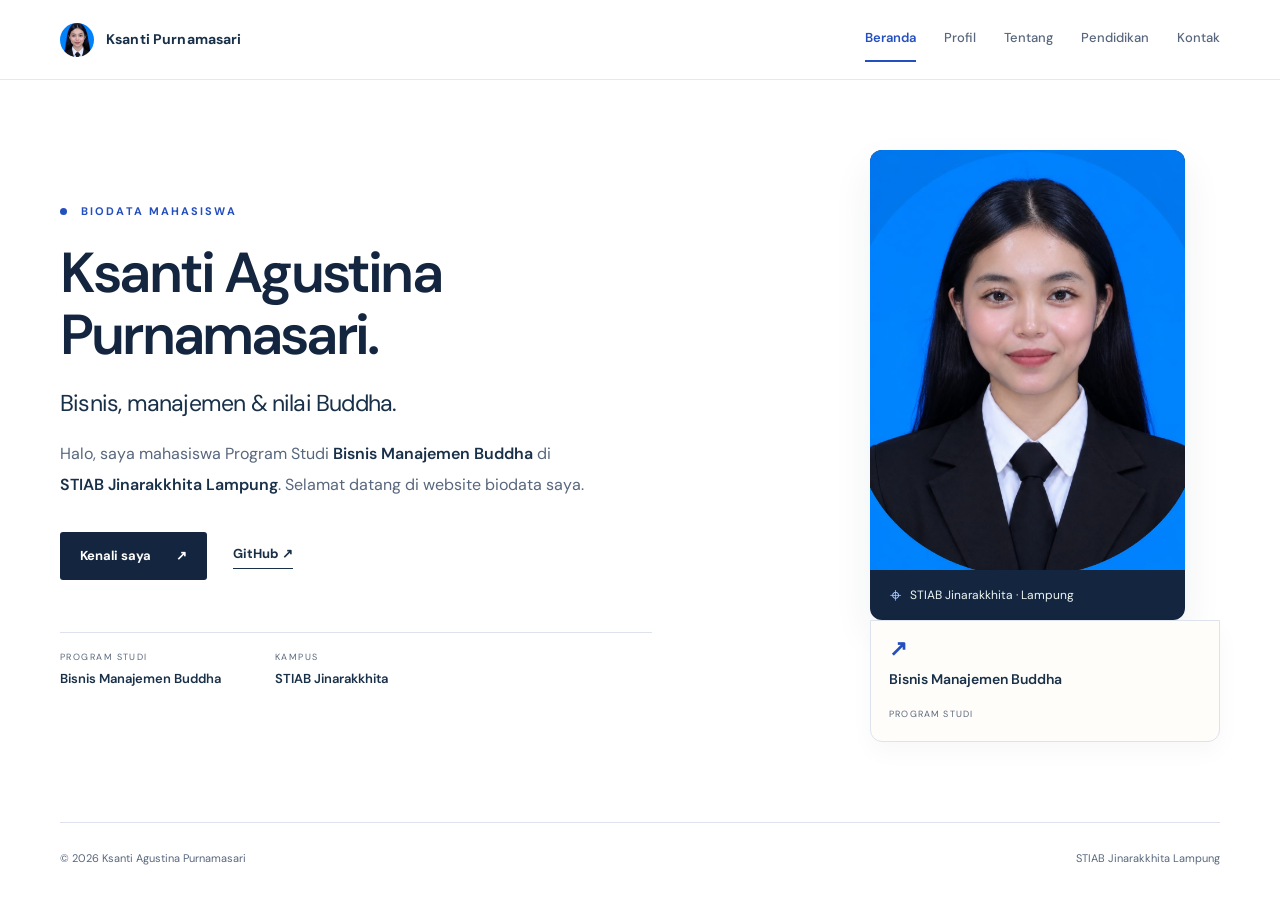
==== index.html @ 9f20e3ce "Use profile photo beside name in header" ====
<!doctype html>
<html lang="id">
<head>
  <meta charset="UTF-8" />
  <meta name="viewport" content="width=device-width, initial-scale=1.0" />
  <meta name="theme-color" content="#244fbe" />
  <meta name="description" content="Biodata Ksanti Agustina Purnamasari, mahasiswa Program Studi Bisnis Manajemen Buddha di STIAB Jinarakkhita Lampung." />
  <meta property="og:title" content="Ksanti Agustina Purnamasari | STIAB Jinarakkhita" />
  <meta property="og:description" content="Biodata Ksanti Agustina Purnamasari, mahasiswa Program Studi Bisnis Manajemen Buddha di STIAB Jinarakkhita Lampung." />
  <meta property="og:type" content="profile" />
  <title>Ksanti Agustina Purnamasari | STIAB Jinarakkhita</title>
  <link rel="icon" href="assets/favicon.svg" type="image/svg+xml" />
  <link rel="stylesheet" href="styles.css" />
  <link rel="stylesheet" href="theme.css" />
</head>
<body>
  <a class="skip-link" href="#konten">Langsung ke konten</a>
  <div class="grain" aria-hidden="true"></div>
  <header class="site-header">
    <a class="brand" href="index.html" aria-label="Kembali ke beranda"><img class="brand-photo" src="assets/foto-profil.jpeg" alt="" width="1086" height="1448" /><strong>Ksanti Purnamasari</strong></a>
    <nav class="nav" id="nav" aria-label="Navigasi utama">
      <a href="index.html" aria-current="page">Beranda</a><a href="profil.html">Profil</a><a href="tentang.html">Tentang</a><a href="pendidikan.html">Pendidikan</a><a href="kontak.html">Kontak</a>
    </nav>
    <button class="menu-btn" id="menuBtn" aria-controls="nav" aria-expanded="false" aria-label="Buka menu"><span></span><span></span></button>
  </header>

  <main id="konten" tabindex="-1">
    <section class="hero" id="beranda">
      <div class="hero-copy reveal">
        <p class="eyebrow"><span class="dot"></span> BIODATA MAHASISWA</p>
        <h1>Ksanti Agustina<br />Purnamasari.</h1>
        <p class="hero-lead">Bisnis, manajemen &amp; nilai Buddha.</p>
        <p class="hero-text">Halo, saya mahasiswa Program Studi <strong>Bisnis Manajemen Buddha</strong> di <strong>STIAB Jinarakkhita Lampung</strong>. Selamat datang di website biodata saya.</p>
        <div class="hero-actions"><a class="btn btn-primary" href="profil.html">Kenali saya <span>↗</span></a><a class="text-link" href="https://github.com/ksantiagustinapurnamasari" target="_blank" rel="noopener">GitHub <span>↗</span></a></div>
        <div class="quick-facts"><div><span class="fact-label">PROGRAM STUDI</span><strong>Bisnis Manajemen Buddha</strong></div><div><span class="fact-label">KAMPUS</span><strong>STIAB Jinarakkhita</strong></div></div>
      </div>
      <div class="hero-visual reveal reveal-delay">
        <div class="orb orb-one"></div><div class="orb orb-two"></div>
        <div class="portrait-card"><div class="portrait-wrap"><img class="portrait-photo" src="assets/foto-profil.jpeg" alt="Foto profil Ksanti Agustina Purnamasari" width="1086" height="1448" fetchpriority="high" /></div><div class="portrait-caption"><span class="pin" aria-hidden="true">⌖</span><span>STIAB Jinarakkhita · Lampung</span></div></div>
        <div class="quote-card"><span class="quote-mark" aria-hidden="true">↗</span><p>Bisnis Manajemen Buddha</p><span class="card-note">PROGRAM STUDI</span></div>
      </div>
    </section>
  </main>
  <footer><span>© <span id="year">2026</span> Ksanti Agustina Purnamasari</span><span>STIAB Jinarakkhita Lampung</span></footer>
  <script src="script.js"></script>
</body>
</html>
---- styles.css ----
:root{--navy:#0f2742;--navy2:#163a5b;--ink:#193049;--muted:#66768a;--cream:#f7f5ef;--paper:#fffdf9;--line:#d9e0e3;--gold:#d19a4b;--teal:#6aa4a0;--serif:'Playfair Display',Georgia,serif;--sans:'DM Sans',Arial,sans-serif}*{box-sizing:border-box}html{scroll-behavior:smooth}body{margin:0;color:var(--ink);background:var(--paper);font-family:var(--sans);line-height:1.7}body:before{content:'';position:fixed;inset:0;background:linear-gradient(125deg,#fffdf9 0%,#f6f3eb 52%,#eef4f1 100%);z-index:-2}.grain{display:none}a{color:inherit;text-decoration:none}.site-header{height:80px;padding:0 max(28px,calc((100% - 1160px)/2));display:flex;align-items:center;justify-content:space-between;position:sticky;top:0;z-index:10;background:rgba(255,253,249,.9);backdrop-filter:blur(14px);border-bottom:1px solid rgba(217,224,227,.7)}.brand{display:flex;align-items:center;gap:12px;font-size:14px;letter-spacing:.01em}.brand span{width:34px;height:34px;display:grid;place-items:center;background:var(--navy);color:#f7d49f;border-radius:50%;font-size:11px;font-weight:700}.brand strong{font-weight:700}.nav{display:flex;gap:32px;font-size:13px;color:var(--muted)}.nav a{transition:color .2s}.nav a:hover{color:var(--navy)}.menu-btn{display:none;border:0;background:none;padding:10px}.hero{width:min(1160px,calc(100% - 56px));margin:auto;min-height:calc(100vh - 80px);display:grid;grid-template-columns:1.08fr .92fr;align-items:center;gap:64px;padding:72px 0 100px}.eyebrow,.section-kicker{font-size:11px;letter-spacing:.19em;font-weight:700;color:var(--teal);margin:0 0 22px}.dot{display:inline-block;width:7px;height:7px;background:var(--gold);border-radius:50%;margin-right:9px}h1,h2,h3,p{margin-top:0}h1{font:600 clamp(42px,5.2vw,71px)/1.1 var(--serif);letter-spacing:-.045em;color:var(--navy);margin-bottom:28px}em{font-style:normal;color:var(--teal)}.hero-text{max-width:530px;color:var(--muted);font-size:16px;line-height:1.9}.hero-text strong{color:var(--ink);font-weight:600}.hero-actions{display:flex;align-items:center;gap:26px;margin:32px 0 52px}.btn{display:inline-flex;align-items:center;gap:25px;padding:13px 20px;border-radius:3px;font-weight:700;font-size:13px;transition:transform .2s,background .2s}.btn:hover{transform:translateY(-2px)}.btn-primary{background:var(--navy);color:white}.btn-primary:hover{background:var(--navy2)}.btn-light{background:#f7d49f;color:var(--navy)}.text-link{font-weight:700;font-size:13px;border-bottom:1px solid var(--ink);padding-bottom:3px}.quick-facts{border-top:1px solid var(--line);display:flex;gap:54px;padding-top:17px}.quick-facts>div{display:flex;flex-direction:column;gap:3px}.fact-label{font-size:9px;letter-spacing:.16em;color:var(--muted)}.quick-facts strong{font-size:13px;font-weight:600}.hero-visual{position:relative;min-height:500px;display:flex;align-items:center;justify-content:center}.portrait-card{position:relative;z-index:2;width:min(340px,76%);background:var(--navy);padding:14px 14px 0;box-shadow:18px 23px 0 #dce7e2}.portrait-wrap{aspect-ratio:4/5;overflow:hidden;background:linear-gradient(145deg,#bdd1ca,#5d887f)}.portrait-wrap img{width:100%;height:100%;object-fit:cover;filter:saturate(.8)}.portrait-caption{height:50px;display:flex;align-items:center;gap:9px;color:#edf6f2;font-size:11px}.pin{color:#f3cc8c;font-size:20px}.quote-card{position:absolute;z-index:3;right:0;bottom:28px;width:190px;padding:20px 18px;background:#fffdf9;box-shadow:0 9px 30px rgba(15,39,66,.12);border:1px solid var(--line)}.quote-mark{font:700 30px/1 var(--serif);color:var(--gold)}.quote-card p{font:500 13px/1.55 var(--serif);margin:8px 0 0}.orb{position:absolute;border-radius:50%;filter:blur(.2px)}.orb-one{width:330px;height:330px;background:#dae9e2;top:25px;right:13%;opacity:.75}.orb-two{width:115px;height:115px;border:1px solid #c1d2cd;bottom:36px;left:4%}.section{width:min(1160px,calc(100% - 56px));margin:auto;padding:120px 0}.section-kicker{color:var(--gold);margin-bottom:26px}.about{border-top:1px solid var(--line)}.about-grid{display:grid;grid-template-columns:1fr 1fr;gap:100px}.about h2,.education h2{font:600 clamp(36px,4.2vw,57px)/1.12 var(--serif);letter-spacing:-.04em;color:var(--navy);margin:0}.about-copy{max-width:470px;color:var(--muted);font-size:15px}.about-copy p+p{margin-top:18px}.values{display:grid;grid-template-columns:repeat(3,1fr);gap:28px;margin-top:88px}.values article{border-top:2px solid var(--navy);padding-top:15px}.values span{font-size:11px;color:var(--gold);letter-spacing:.12em}.values h3{font:600 21px var(--serif);margin:16px 0 5px;color:var(--navy)}.values p{font-size:13px;color:var(--muted);margin:0;max-width:250px}.education{background:#eef4f1;width:100%;padding-inline:max(28px,calc((100% - 1160px)/2))}.education-head{display:flex;justify-content:space-between;align-items:flex-end;margin-bottom:50px}.education-head p{color:var(--muted);font-size:15px;margin:20px 0 0}.campus-stamp{font-size:18px;text-align:center;color:var(--navy);border:1px solid #adc8c2;border-radius:50%;width:112px;height:112px;display:grid;place-content:center;line-height:1.05;transform:rotate(8deg)}.campus-stamp b{font-size:10px;letter-spacing:.08em}.campus-stamp small{font-size:8px;letter-spacing:.24em;margin-top:4px}.education-card{display:flex;gap:30px;background:var(--paper);border:1px solid #dbe5e1;padding:34px 40px;max-width:850px;box-shadow:12px 12px 0 #d6e6e0}.edu-icon{color:var(--gold);font-size:38px;padding-top:6px}.edu-main{flex:1}.edu-meta{display:flex;justify-content:space-between;font-size:10px;letter-spacing:.14em;color:var(--teal);font-weight:700}.edu-main h3{font:600 clamp(26px,3.2vw,40px) var(--serif);color:var(--navy);margin:18px 0 4px}.edu-main>p{color:var(--muted);font-size:15px}.edu-line{height:1px;background:var(--line);margin:26px 0 15px}.edu-bottom{display:flex;justify-content:space-between;gap:12px;color:var(--muted);font-size:12px}.status{color:var(--navy);font-weight:600}.status i{display:inline-block;width:7px;height:7px;background:#70b28d;border-radius:50%;margin-right:5px}.contact{padding-block:88px}.contact-card{background:var(--navy);color:white;padding:68px 72px;display:flex;align-items:flex-end;justify-content:space-between;gap:44px;position:relative;overflow:hidden}.contact-card:after{content:'';position:absolute;width:320px;height:320px;border:1px solid rgba(255,255,255,.13);border-radius:50%;right:-80px;top:-150px}.section-kicker.light{color:#f7d49f;margin-bottom:20px}.contact h2{font:600 clamp(35px,4.3vw,58px)/1.1 var(--serif);letter-spacing:-.04em;margin:0 0 20px;position:relative;z-index:1}.contact p{max-width:470px;color:#b6c4d0;font-size:14px;margin:0;position:relative;z-index:1}.contact .btn{position:relative;z-index:1;white-space:nowrap}footer{width:min(1160px,calc(100% - 56px));margin:auto;display:flex;justify-content:space-between;padding:26px 0 38px;font-size:11px;color:var(--muted);border-top:1px solid var(--line)}.reveal{animation:rise .8s ease both}.reveal-delay{animation:rise .8s .12s ease both}@keyframes rise{from{opacity:0;transform:translateY(17px)}to{opacity:1;transform:none}}@media (max-width:760px){.site-header{height:68px;padding-inline:18px}.brand strong{font-size:12px}.nav{position:absolute;top:68px;left:0;right:0;padding:10px 20px 18px;display:none;flex-direction:column;gap:0;background:rgba(255,253,249,.97);border-bottom:1px solid var(--line)}.nav.open{display:flex}.nav a{padding:11px 4px}.menu-btn{display:grid;gap:5px}.menu-btn span{width:22px;height:1.5px;background:var(--navy)}.hero{width:min(100% - 36px,560px);display:block;padding:66px 0 72px;min-height:auto}.hero h1{font-size:clamp(40px,11vw,59px)}.hero-visual{min-height:430px;margin-top:50px}.portrait-card{width:65%;margin-right:15%}.quote-card{right:-2px;bottom:12px}.quick-facts{gap:22px;flex-wrap:wrap}.section{width:min(100% - 36px,560px);padding:76px 0}.about-grid{grid-template-columns:1fr;gap:28px}.values{grid-template-columns:1fr;gap:28px;margin-top:58px}.values article{display:grid;grid-template-columns:40px 1fr;column-gap:8px}.values span{grid-row:span 2}.values h3{margin:0}.values p{grid-column:2}.education{padding-inline:18px}.education-head{align-items:flex-start;gap:25px}.campus-stamp{flex:none;width:84px;height:84px;font-size:14px}.education-card{padding:24px 20px;gap:15px;box-shadow:7px 7px 0 #d6e6e0}.edu-meta{display:block}.edu-meta span{display:block;margin-bottom:5px}.edu-bottom{display:block}.edu-bottom span{display:block;margin-top:8px}.contact{padding-block:58px}.contact-card{padding:42px 25px;display:block}.contact .btn{margin-top:34px}.contact-card:after{right:-160px}footer{width:min(100% - 36px,560px);display:block}footer span{display:block;margin-top:8px}}
---- theme.css ----
:root { --navy:#142540; --navy2:#244fbe; --muted:#58677d; --paper:#fff; --line:#dce3ec; --gold:#244fbe; --teal:#244fbe; --serif:'DM Sans','Segoe UI',Arial,sans-serif; }
body { min-height:100vh; min-height:100svh; display:flex; flex-direction:column; }
body:before { background:#fff; }
main { flex:1; }
.grain,.orb { display:none; }
html { scroll-padding-top:100px; }
a:focus-visible,button:focus-visible { outline:3px solid #244fbe; outline-offset:5px; }
.skip-link { position:fixed; top:-100px; left:16px; background:#142540; color:white; padding:10px 18px; z-index:30; }
.skip-link:focus { top:10px; }
.hero { min-height:auto; padding:70px 0 80px; gap:64px; }
h1 { font-weight:600; font-size:clamp(40px,4.4vw,63px); letter-spacing:-.05em; margin-bottom:18px; }
.hero-lead { font-size:23px; letter-spacing:-.035em; margin-bottom:16px; }
.hero-visual { min-height:auto; display:block; max-width:350px; width:100%; justify-self:end; }
.portrait-card { width:min(350px,90%); border-radius:12px; background:#142540; box-shadow:0 18px 40px #14254012; overflow:hidden; padding:0; }
.portrait-wrap { background:#edf2fb; aspect-ratio:3/4; overflow:hidden; }
.portrait-wrap .portrait-photo { width:100%; height:100%; display:block; object-fit:cover; filter:none; }
.monogram { height:100%; padding:30px; display:flex; flex-direction:column; justify-content:space-between; background:radial-gradient(circle at 100% 0,#d7e5ff,transparent 65%),#edf2fb; }
.portrait-label { font-size:10px; letter-spacing:.15em; color:#58677d; }
.monogram strong { font-size:100px; letter-spacing:-.08em; line-height:1.15; font-weight:600; color:#142540; }
.monogram strong span { color:#244fbe; }
.portrait-name { font-size:13px; color:#58677d; }
.portrait-caption { padding:0 20px; font-size:12px; }
.pin { color:#a8c7ff; }
.quote-card { position:relative; bottom:auto; right:auto; width:100%; border-radius:0 0 12px 12px; padding:16px 18px; box-shadow:0 10px 25px #14254008; }
.quote-card p { font-family:var(--sans); font-weight:600; font-size:14px; margin:5px 0 7px; }
.card-note { font-size:9px; letter-spacing:.13em; color:var(--muted); }
.quote-mark { font-family:var(--sans); font-size:22px; }
.section { padding-block:80px; }
.profile { border-top:1px solid var(--line); }
.profile-grid { display:grid; grid-template-columns:.85fr 1.15fr; align-items:start; gap:65px; }
.profile h1 { font-weight:600; font-size:clamp(32px,3.3vw,44px); line-height:1.12; letter-spacing:-.04em; color:var(--navy); margin:0; }
.profile-intro p { max-width:310px; color:var(--muted); font-size:15px; margin:18px 0 0; }
.profile-card { min-width:0; border:1px solid var(--line); border-radius:12px; background:#fff; padding:28px; }
.profile-photo { display:block; width:min(100%,240px); height:auto; aspect-ratio:3/4; border-radius:12px; margin-top:24px; }
.profile-card-head { display:flex; align-items:center; justify-content:space-between; gap:16px; padding-bottom:22px; border-bottom:1px solid var(--line); }
.profile-card-label { display:block; color:var(--muted); font-size:9px; letter-spacing:.13em; }
.profile-card-head strong { display:block; font-size:22px; font-weight:600; color:var(--navy); margin-top:3px; }
.profile-badge { display:inline-flex; align-items:center; gap:7px; padding:5px 11px; border-radius:20px; background:#edf2fb; color:var(--navy2); font-size:11px; font-weight:600; }
.profile-badge i { width:6px; height:6px; border-radius:50%; background:currentColor; }
.profile-details { margin:0; }
.profile-details>div { padding:16px 0; border-bottom:1px solid var(--line); }
.profile-details>div:last-child { padding-bottom:0; border-bottom:0; }
.profile-details dt { font-size:12px; color:var(--muted); }
.profile-details dd { margin:4px 0 0; font-size:15px; font-weight:500; color:var(--navy); overflow-wrap:anywhere; }
.about-grid { grid-template-columns:.85fr 1.15fr; gap:65px; }
.about h1,.education h1 { font-weight:600; font-size:clamp(32px,3.3vw,44px); line-height:1.12; margin:0; }
.page-content>.section { border-top:0; }
.page-links { width:min(1160px,calc(100% - 56px)); margin:0 auto 40px; padding-top:20px; border-top:1px solid var(--line); display:flex; justify-content:space-between; gap:20px; }
.page-links a { display:inline-flex; align-items:center; gap:10px; min-height:44px; font-size:13px; font-weight:600; color:var(--navy2); }
.page-links a:hover { text-decoration:underline; text-underline-offset:4px; }
.section-intro { color:var(--muted); font-size:15px; margin-top:18px; max-width:310px; }
.about-copy { max-width:none; }
.education { background:#f4f7fb; }
.education-card { border-color:var(--line); border-radius:10px; box-shadow:none; max-width:none; }
.edu-main h2 { font-family:var(--sans); font-weight:600; font-size:clamp(24px,3vw,34px); color:var(--navy); line-height:1.3; margin:18px 0 4px; }
.edu-meta { color:var(--muted); }
.edu-icon { background:#edf2fb; border-radius:8px; width:48px; height:48px; display:grid; place-items:center; font-size:25px; flex:none; padding:0; }
.status i { background:#244fbe; }
.contact { padding-block:70px; }
.contact-card { border-radius:12px; padding:52px; }
.contact h1 { font-weight:500; font-size:clamp(32px,3.6vw,47px); color:#fff; line-height:1.1; margin:0 0 20px; position:relative; z-index:1; }
.contact h1 em { color:#a8c7ff; }
.btn-light { background:#fff; }
.section-kicker.light { color:#a8c7ff; }
.site-header { gap:20px; background:rgba(255,255,255,.95); box-shadow:none; }
.brand-photo { width:34px; height:34px; flex:none; display:block; border-radius:50%; object-fit:cover; object-position:center 20%; }
.nav { align-items:center; gap:28px; padding:0; background:transparent; border:0; border-radius:0; }
.nav a { display:flex; align-items:center; min-height:44px; padding:10px 0; border-bottom:2px solid transparent; border-radius:0; font-weight:500; transition:color .2s,border-color .2s; }
.nav a:hover { color:var(--navy2); border-bottom-color:var(--navy2); }
.nav a[aria-current="page"] { color:var(--navy2); border-bottom-color:var(--navy2); font-weight:600; }
.nav a:focus-visible { outline-offset:2px; }
@media(max-width:900px) {
  .site-header { height:76px; padding-inline:18px; }
  .brand strong { font-size:12px; }
  .nav { position:absolute; top:100%; left:0; right:0; padding:8px 18px 16px; display:none; flex-direction:column; align-items:stretch; gap:0; background:#fff; border-bottom:1px solid var(--line); box-shadow:0 8px 16px #1425400a; max-height:calc(100dvh - 76px); overflow-y:auto; }
  .nav.open { display:flex; }
  .nav a { width:100%; min-height:48px; padding:12px 0; border-bottom:1px solid var(--line); font-size:14px; }
  .nav a:hover,.nav a[aria-current="page"] { border-bottom-color:var(--navy2); }
  .menu-btn { display:grid; width:44px; height:44px; flex:none; align-content:center; justify-content:center; gap:5px; padding:10px; border:0; border-radius:4px; background:transparent; color:var(--navy); cursor:pointer; transition:color .2s; }
  .menu-btn:hover { color:var(--navy2); }
  .menu-btn span { width:22px; height:2px; background:currentColor; border-radius:2px; transition:transform .2s; }
  .menu-btn[aria-expanded="true"] { color:var(--navy2); }
  .menu-btn[aria-expanded="true"] span:first-child { transform:translateY(3.5px) rotate(45deg); }
  .menu-btn[aria-expanded="true"] span:last-child { transform:translateY(-3.5px) rotate(-45deg); }
}
@media(max-width:760px) {
  .menu-btn { min-width:44px; min-height:44px; align-content:center; justify-content:center; }
  .hero { padding:38px 0 50px; }
  .hero h1 { font-size:clamp(36px,9vw,51px); }
  .hero-lead { font-size:20px; }
  .hero-visual { min-height:auto; margin:30px auto 0; }
  .portrait-card { width:100%; margin-right:0; }
  .monogram strong { font-size:90px; }
  .hero-actions { margin:22px 0 30px; }
  .section { padding-block:50px; }
  .about-grid { grid-template-columns:1fr; gap:24px; }
  .profile-grid { grid-template-columns:1fr; gap:24px; }
  .profile-card { padding:22px; }
  .profile-details dd { font-size:14px; }
  .page-links { width:min(100% - 36px,560px); margin-bottom:24px; }
  .page-content>.education { width:100%; }
  .contact-card { padding:30px 22px; }
  .contact .btn { margin-top:24px; }
  .btn,.text-link { min-height:44px; }
  .section-kicker { margin-bottom:18px; }
  .education-head { margin-bottom:28px; }
  .edu-main h2 { overflow-wrap:anywhere; }
  .education-card { padding:22px 16px; }
  .edu-icon { width:34px; height:34px; font-size:20px; }
}
footer>span { display:inline; }
footer>span>span { display:inline; margin:0; }
@media(max-width:760px) { footer>span { display:block; margin-top:8px; } }
@media(prefers-reduced-motion:reduce) {
  html { scroll-behavior:auto; }
  *,*::before,*::after { animation:none!important; transition:none!important; }
}
@font-face { font-family:'DM Sans'; font-style:normal; font-weight:100 1000; font-display:swap; src:url('assets/dm-sans.woff2') format('woff2'); }
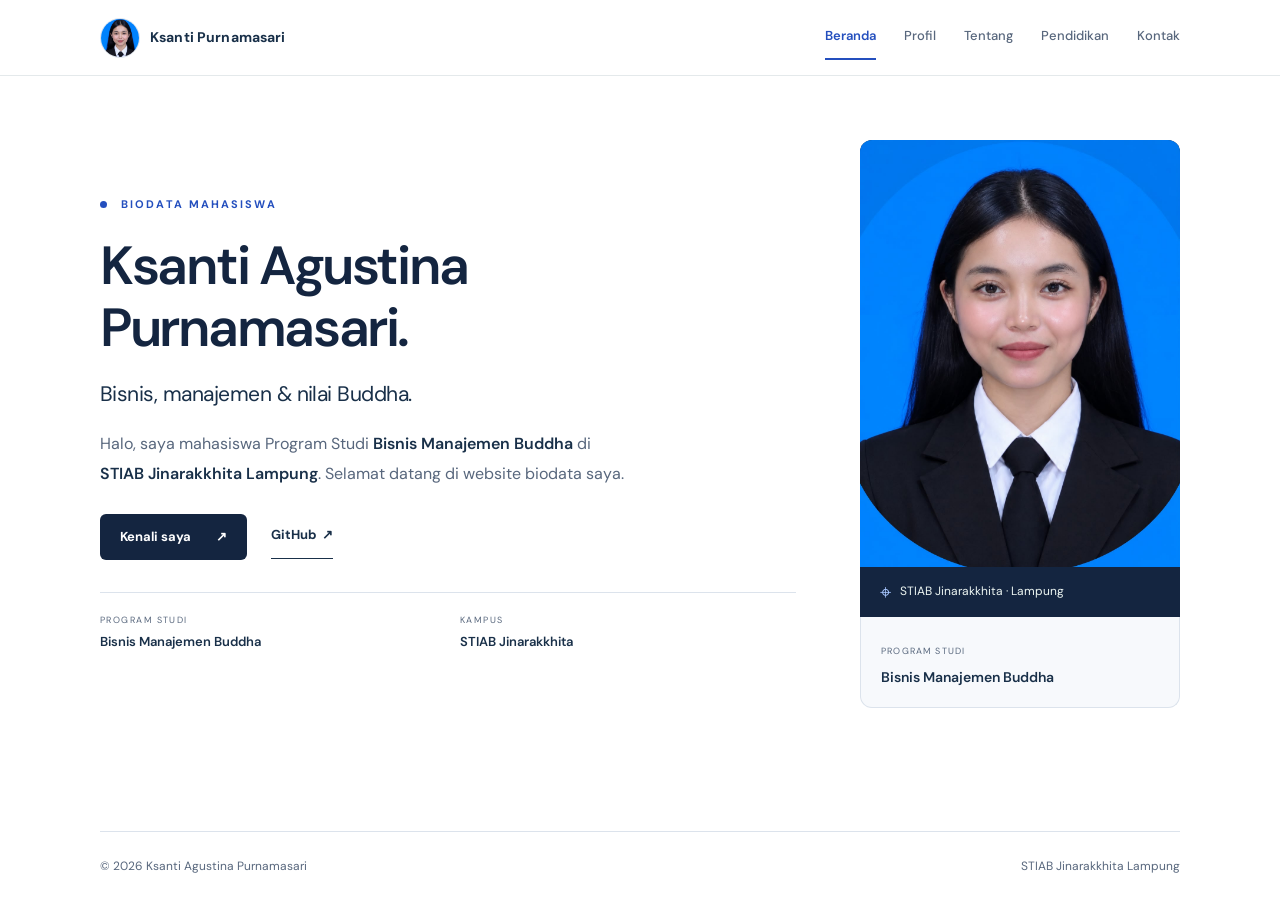
==== commit 0d415fcb: "Align page layouts and refine responsive spacing" ====
--- a/index.html
+++ b/index.html
@@ -37,7 +37,7 @@
       <div class="hero-visual reveal reveal-delay">
         <div class="orb orb-one"></div><div class="orb orb-two"></div>
         <div class="portrait-card"><div class="portrait-wrap"><img class="portrait-photo" src="assets/foto-profil.jpeg" alt="Foto profil Ksanti Agustina Purnamasari" width="1086" height="1448" fetchpriority="high" /></div><div class="portrait-caption"><span class="pin" aria-hidden="true">⌖</span><span>STIAB Jinarakkhita · Lampung</span></div></div>
-        <div class="quote-card"><span class="quote-mark" aria-hidden="true">↗</span><p>Bisnis Manajemen Buddha</p><span class="card-note">PROGRAM STUDI</span></div>
+        <div class="quote-card"><span class="card-note">PROGRAM STUDI</span><p>Bisnis Manajemen Buddha</p></div>
       </div>
     </section>
   </main>
--- a/theme.css
+++ b/theme.css
@@ -1,4 +1,4 @@
-:root { --navy:#142540; --navy2:#244fbe; --muted:#58677d; --paper:#fff; --line:#dce3ec; --gold:#244fbe; --teal:#244fbe; --serif:'DM Sans','Segoe UI',Arial,sans-serif; }
+:root { --navy:#142540; --navy2:#244fbe; --muted:#58677d; --paper:#fff; --line:#dce3ec; --gold:#244fbe; --teal:#244fbe; --serif:'DM Sans','Segoe UI',Arial,sans-serif; --content-width:1080px; --gutter:28px; }
 body { min-height:100vh; min-height:100svh; display:flex; flex-direction:column; }
 body:before { background:#fff; }
 main { flex:1; }
@@ -7,72 +7,84 @@
 a:focus-visible,button:focus-visible { outline:3px solid #244fbe; outline-offset:5px; }
 .skip-link { position:fixed; top:-100px; left:16px; background:#142540; color:white; padding:10px 18px; z-index:30; }
 .skip-link:focus { top:10px; }
-.hero { min-height:auto; padding:70px 0 80px; gap:64px; }
-h1 { font-weight:600; font-size:clamp(40px,4.4vw,63px); letter-spacing:-.05em; margin-bottom:18px; }
-.hero-lead { font-size:23px; letter-spacing:-.035em; margin-bottom:16px; }
-.hero-visual { min-height:auto; display:block; max-width:350px; width:100%; justify-self:end; }
-.portrait-card { width:min(350px,90%); border-radius:12px; background:#142540; box-shadow:0 18px 40px #14254012; overflow:hidden; padding:0; }
+.hero,.section,.page-links,footer { width:min(var(--content-width),calc(100% - 2 * var(--gutter))); }
+.hero { grid-template-columns:minmax(0,1fr) 320px; min-height:auto; padding:64px 0; gap:64px; }
+h1 { font-weight:600; font-size:clamp(36px,4.2vw,56px); letter-spacing:-.045em; line-height:1.15; margin-bottom:18px; }
+.hero-lead { font-size:21px; letter-spacing:-.025em; margin-bottom:16px; }
+.hero-text { margin-bottom:0; line-height:1.85; }
+.hero-actions { gap:24px; margin:26px 0 32px; }
+.btn { min-height:46px; border-radius:6px; padding:12px 20px; }
+.text-link { display:inline-flex; align-items:center; gap:5px; min-height:44px; }
+.quick-facts { display:grid; grid-template-columns:repeat(2,minmax(0,1fr)); gap:24px; padding-top:20px; }
+.quick-facts strong { line-height:1.6; }
+.hero-visual { min-height:auto; display:block; max-width:320px; width:100%; justify-self:end; }
+.portrait-card { width:100%; margin:0; border-radius:12px 12px 0 0; background:#142540; box-shadow:none; overflow:hidden; padding:0; }
 .portrait-wrap { background:#edf2fb; aspect-ratio:3/4; overflow:hidden; }
 .portrait-wrap .portrait-photo { width:100%; height:100%; display:block; object-fit:cover; filter:none; }
-.monogram { height:100%; padding:30px; display:flex; flex-direction:column; justify-content:space-between; background:radial-gradient(circle at 100% 0,#d7e5ff,transparent 65%),#edf2fb; }
-.portrait-label { font-size:10px; letter-spacing:.15em; color:#58677d; }
-.monogram strong { font-size:100px; letter-spacing:-.08em; line-height:1.15; font-weight:600; color:#142540; }
-.monogram strong span { color:#244fbe; }
-.portrait-name { font-size:13px; color:#58677d; }
 .portrait-caption { padding:0 20px; font-size:12px; }
 .pin { color:#a8c7ff; }
-.quote-card { position:relative; bottom:auto; right:auto; width:100%; border-radius:0 0 12px 12px; padding:16px 18px; box-shadow:0 10px 25px #14254008; }
-.quote-card p { font-family:var(--sans); font-weight:600; font-size:14px; margin:5px 0 7px; }
+.quote-card { position:relative; bottom:auto; right:auto; width:100%; border-radius:0 0 12px 12px; padding:18px 20px; box-shadow:none; background:#f7f9fc; border:1px solid var(--line); border-top:0; }
+.quote-card p { font-family:var(--sans); font-weight:600; font-size:14px; margin:5px 0 0; }
 .card-note { font-size:9px; letter-spacing:.13em; color:var(--muted); }
-.quote-mark { font-family:var(--sans); font-size:22px; }
-.section { padding-block:80px; }
+.section { padding:64px 0; }
 .profile { border-top:1px solid var(--line); }
-.profile-grid { display:grid; grid-template-columns:.85fr 1.15fr; align-items:start; gap:65px; }
+.profile-grid { display:grid; grid-template-columns:320px minmax(0,1fr); align-items:start; gap:64px; }
 .profile h1 { font-weight:600; font-size:clamp(32px,3.3vw,44px); line-height:1.12; letter-spacing:-.04em; color:var(--navy); margin:0; }
 .profile-intro p { max-width:310px; color:var(--muted); font-size:15px; margin:18px 0 0; }
 .profile-card { min-width:0; border:1px solid var(--line); border-radius:12px; background:#fff; padding:28px; }
-.profile-photo { display:block; width:min(100%,240px); height:auto; aspect-ratio:3/4; border-radius:12px; margin-top:24px; }
+.profile-photo { display:block; width:min(100%,220px); height:auto; aspect-ratio:3/4; border-radius:12px; margin-top:24px; }
 .profile-card-head { display:flex; align-items:center; justify-content:space-between; gap:16px; padding-bottom:22px; border-bottom:1px solid var(--line); }
 .profile-card-label { display:block; color:var(--muted); font-size:9px; letter-spacing:.13em; }
 .profile-card-head strong { display:block; font-size:22px; font-weight:600; color:var(--navy); margin-top:3px; }
 .profile-badge { display:inline-flex; align-items:center; gap:7px; padding:5px 11px; border-radius:20px; background:#edf2fb; color:var(--navy2); font-size:11px; font-weight:600; }
 .profile-badge i { width:6px; height:6px; border-radius:50%; background:currentColor; }
 .profile-details { margin:0; }
-.profile-details>div { padding:16px 0; border-bottom:1px solid var(--line); }
+.profile-details>div { display:grid; grid-template-columns:128px minmax(0,1fr); align-items:baseline; gap:16px; padding:18px 0; border-bottom:1px solid var(--line); }
 .profile-details>div:last-child { padding-bottom:0; border-bottom:0; }
 .profile-details dt { font-size:12px; color:var(--muted); }
-.profile-details dd { margin:4px 0 0; font-size:15px; font-weight:500; color:var(--navy); overflow-wrap:anywhere; }
-.about-grid { grid-template-columns:.85fr 1.15fr; gap:65px; }
+.profile-details dd { margin:0; font-size:15px; font-weight:500; color:var(--navy); overflow-wrap:anywhere; }
+.about-grid { grid-template-columns:320px minmax(0,1fr); align-items:start; gap:64px; }
 .about h1,.education h1 { font-weight:600; font-size:clamp(32px,3.3vw,44px); line-height:1.12; margin:0; }
 .page-content>.section { border-top:0; }
-.page-links { width:min(1160px,calc(100% - 56px)); margin:0 auto 40px; padding-top:20px; border-top:1px solid var(--line); display:flex; justify-content:space-between; gap:20px; }
+.page-links { margin:0 auto 32px; padding-top:20px; border-top:1px solid var(--line); display:flex; justify-content:space-between; gap:20px; }
 .page-links a { display:inline-flex; align-items:center; gap:10px; min-height:44px; font-size:13px; font-weight:600; color:var(--navy2); }
 .page-links a:hover { text-decoration:underline; text-underline-offset:4px; }
 .section-intro { color:var(--muted); font-size:15px; margin-top:18px; max-width:310px; }
-.about-copy { max-width:none; }
-.education { background:#f4f7fb; }
-.education-card { border-color:var(--line); border-radius:10px; box-shadow:none; max-width:none; }
-.edu-main h2 { font-family:var(--sans); font-weight:600; font-size:clamp(24px,3vw,34px); color:var(--navy); line-height:1.3; margin:18px 0 4px; }
-.edu-meta { color:var(--muted); }
+.about-copy { max-width:none; padding:28px; border:1px solid var(--line); border-radius:12px; background:#f7f9fc; line-height:1.85; }
+.about-copy p:last-of-type { margin-bottom:16px; }
+.education { background:transparent; padding-inline:0; }
+.education-head { margin-bottom:32px; }
+.education-head p { max-width:640px; margin-top:16px; }
+.education-card { gap:24px; padding:28px; border-color:var(--line); border-radius:12px; box-shadow:none; max-width:none; background:#f7f9fc; }
+.edu-main { min-width:0; }
+.edu-main h2 { font-family:var(--sans); font-weight:600; font-size:clamp(24px,3vw,30px); color:var(--navy); line-height:1.3; margin:16px 0 8px; }
+.edu-main>p { margin-bottom:0; }
+.edu-meta { display:flex; flex-wrap:wrap; gap:8px 20px; color:var(--muted); }
+.edu-bottom { flex-wrap:wrap; }
 .edu-icon { background:#edf2fb; border-radius:8px; width:48px; height:48px; display:grid; place-items:center; font-size:25px; flex:none; padding:0; }
 .status i { background:#244fbe; }
-.contact { padding-block:70px; }
-.contact-card { border-radius:12px; padding:52px; }
+.contact { padding-block:64px; }
+.contact-card { align-items:center; gap:32px; border-radius:12px; padding:40px; }
 .contact h1 { font-weight:500; font-size:clamp(32px,3.6vw,47px); color:#fff; line-height:1.1; margin:0 0 20px; position:relative; z-index:1; }
 .contact h1 em { color:#a8c7ff; }
 .btn-light { background:#fff; }
 .section-kicker.light { color:#a8c7ff; }
-.site-header { gap:20px; background:rgba(255,255,255,.95); box-shadow:none; }
-.brand-photo { width:34px; height:34px; flex:none; display:block; border-radius:50%; object-fit:cover; object-position:center 20%; }
+.site-header { height:76px; flex:none; padding-inline:max(var(--gutter),calc((100% - var(--content-width)) / 2)); gap:24px; background:rgba(255,255,255,.97); box-shadow:none; }
+.brand { min-width:0; gap:10px; }
+.brand strong { line-height:1.4; }
+.brand-photo { width:40px; height:40px; flex:none; display:block; border-radius:50%; border:1px solid var(--line); object-fit:cover; object-position:center 20%; }
 .nav { align-items:center; gap:28px; padding:0; background:transparent; border:0; border-radius:0; }
 .nav a { display:flex; align-items:center; min-height:44px; padding:10px 0; border-bottom:2px solid transparent; border-radius:0; font-weight:500; transition:color .2s,border-color .2s; }
 .nav a:hover { color:var(--navy2); border-bottom-color:var(--navy2); }
 .nav a[aria-current="page"] { color:var(--navy2); border-bottom-color:var(--navy2); font-weight:600; }
 .nav a:focus-visible { outline-offset:2px; }
 @media(max-width:900px) {
-  .site-header { height:76px; padding-inline:18px; }
-  .brand strong { font-size:12px; }
-  .nav { position:absolute; top:100%; left:0; right:0; padding:8px 18px 16px; display:none; flex-direction:column; align-items:stretch; gap:0; background:#fff; border-bottom:1px solid var(--line); box-shadow:0 8px 16px #1425400a; max-height:calc(100dvh - 76px); overflow-y:auto; }
+  .site-header { height:68px; }
+  .brand strong { font-size:13px; }
+  .hero { grid-template-columns:minmax(0,1fr) 280px; gap:32px; }
+  .profile-grid,.about-grid { grid-template-columns:260px minmax(0,1fr); gap:32px; }
+  .profile-details>div { grid-template-columns:1fr; gap:4px; }
+  .nav { position:absolute; top:100%; left:0; right:0; padding:8px var(--gutter) 16px; display:none; flex-direction:column; align-items:stretch; gap:0; background:#fff; border-bottom:1px solid var(--line); box-shadow:0 8px 16px #1425400a; max-height:calc(100dvh - 68px); overflow-y:auto; }
   .nav.open { display:flex; }
   .nav a { width:100%; min-height:48px; padding:12px 0; border-bottom:1px solid var(--line); font-size:14px; }
   .nav a:hover,.nav a[aria-current="page"] { border-bottom-color:var(--navy2); }
@@ -84,30 +96,34 @@
   .menu-btn[aria-expanded="true"] span:last-child { transform:translateY(-3.5px) rotate(-45deg); }
 }
 @media(max-width:760px) {
+  :root { --gutter:20px; }
   .menu-btn { min-width:44px; min-height:44px; align-content:center; justify-content:center; }
-  .hero { padding:38px 0 50px; }
-  .hero h1 { font-size:clamp(36px,9vw,51px); }
+  .hero { display:block; padding:40px 0; }
+  .hero h1 { font-size:clamp(34px,8vw,46px); }
   .hero-lead { font-size:20px; }
-  .hero-visual { min-height:auto; margin:30px auto 0; }
+  .hero-visual { min-height:auto; max-width:280px; margin:32px auto 0; }
   .portrait-card { width:100%; margin-right:0; }
-  .monogram strong { font-size:90px; }
-  .hero-actions { margin:22px 0 30px; }
-  .section { padding-block:50px; }
+  .hero-actions { flex-wrap:wrap; margin:24px 0; }
+  .quick-facts { gap:16px; }
+  .section { padding:40px 0; }
   .about-grid { grid-template-columns:1fr; gap:24px; }
-  .profile-grid { grid-template-columns:1fr; gap:24px; }
+  .profile-grid { grid-template-columns:1fr; gap:28px; }
+  .profile-photo { width:min(100%,200px); margin-top:20px; }
   .profile-card { padding:22px; }
   .profile-details dd { font-size:14px; }
-  .page-links { width:min(100% - 36px,560px); margin-bottom:24px; }
-  .page-content>.education { width:100%; }
-  .contact-card { padding:30px 22px; }
+  .page-links { margin-bottom:24px; }
+  .about-copy { padding:22px; }
+  .contact-card { padding:28px 22px; }
+  .contact h1 { font-size:34px; }
   .contact .btn { margin-top:24px; }
   .btn,.text-link { min-height:44px; }
   .section-kicker { margin-bottom:18px; }
-  .education-head { margin-bottom:28px; }
+  .education-head { margin-bottom:24px; }
   .edu-main h2 { overflow-wrap:anywhere; }
-  .education-card { padding:22px 16px; }
+  .education-card { padding:22px 18px; gap:14px; }
   .edu-icon { width:34px; height:34px; font-size:20px; }
 }
+footer { gap:16px; padding:24px 0; font-size:12px; }
 footer>span { display:inline; }
 footer>span>span { display:inline; margin:0; }
 @media(max-width:760px) { footer>span { display:block; margin-top:8px; } }
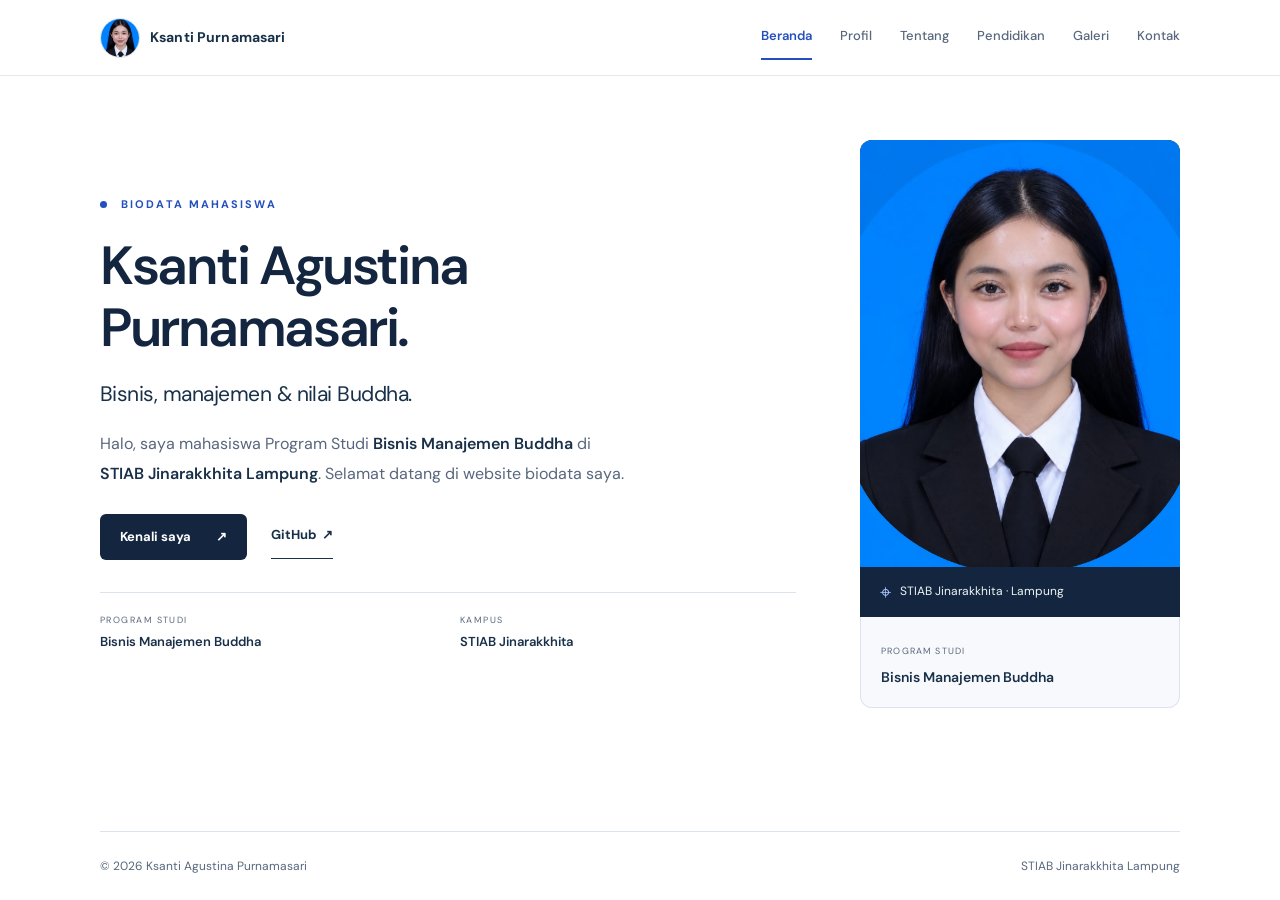
==== commit 2156e3e4: "Add gallery and complete contact navigation" ====
--- a/index.html
+++ b/index.html
@@ -19,7 +19,7 @@
   <header class="site-header">
     <a class="brand" href="index.html" aria-label="Kembali ke beranda"><img class="brand-photo" src="assets/foto-profil.jpeg" alt="" width="1086" height="1448" /><strong>Ksanti Purnamasari</strong></a>
     <nav class="nav" id="nav" aria-label="Navigasi utama">
-      <a href="index.html" aria-current="page">Beranda</a><a href="profil.html">Profil</a><a href="tentang.html">Tentang</a><a href="pendidikan.html">Pendidikan</a><a href="kontak.html">Kontak</a>
+      <a href="index.html" aria-current="page">Beranda</a><a href="profil.html">Profil</a><a href="tentang.html">Tentang</a><a href="pendidikan.html">Pendidikan</a><a href="galeri.html">Galeri</a><a href="kontak.html">Kontak</a>
     </nav>
     <button class="menu-btn" id="menuBtn" aria-controls="nav" aria-expanded="false" aria-label="Buka menu"><span></span><span></span></button>
   </header>
--- a/theme.css
+++ b/theme.css
@@ -52,6 +52,41 @@
 .section-intro { color:var(--muted); font-size:15px; margin-top:18px; max-width:310px; }
 .about-copy { max-width:none; padding:28px; border:1px solid var(--line); border-radius:12px; background:#f7f9fc; line-height:1.85; }
 .about-copy p:last-of-type { margin-bottom:16px; }
+.about-actions { display:flex; flex-wrap:wrap; align-items:center; gap:12px 20px; margin-top:24px; }
+.gallery { padding-top:64px; }
+.gallery-head { display:flex; justify-content:space-between; align-items:flex-end; gap:32px; }
+.gallery-head p { max-width:640px; margin:16px 0 0; color:var(--muted); }
+.gallery-toolbar { display:flex; align-items:center; justify-content:space-between; gap:20px; margin:32px 0 20px; padding-bottom:16px; border-bottom:1px solid var(--line); }
+.gallery-filters { display:flex; flex-wrap:wrap; gap:8px; }
+.gallery-filters button { min-height:38px; padding:7px 14px; border:1px solid var(--line); border-radius:20px; color:var(--muted); background:#fff; font:inherit; font-size:12px; cursor:pointer; }
+.gallery-filters button:hover,.gallery-filters button[aria-pressed="true"] { border-color:var(--navy2); background:#edf2fb; color:var(--navy2); }
+.gallery-status { margin:0; color:var(--muted); font-size:12px; }
+.gallery-grid { display:grid; grid-template-columns:repeat(3,minmax(0,1fr)); gap:20px; }
+.gallery-item { min-width:0; overflow:hidden; border:1px solid var(--line); border-radius:12px; background:#fff; transition:transform .2s,box-shadow .2s; }
+.gallery-item:hover { transform:translateY(-3px); box-shadow:0 12px 28px #14254014; }
+.gallery-item[hidden] { display:none; }
+.gallery-item figure { margin:0; }
+.gallery-media { display:block; position:relative; aspect-ratio:4/3; overflow:hidden; background:#edf2fb; }
+.gallery-media img { display:block; width:100%; height:100%; object-fit:cover; transition:transform .3s; }
+.gallery-portrait img { object-position:center 20%; }
+.gallery-open:hover img,.gallery-open:focus-visible img { transform:scale(1.04); }
+.gallery-zoom { position:absolute; right:12px; bottom:12px; padding:6px 9px; border-radius:5px; background:#142540dd; color:#fff; font-size:10px; font-weight:600; opacity:0; transform:translateY(4px); transition:opacity .2s,transform .2s; }
+.gallery-open:hover .gallery-zoom,.gallery-open:focus-visible .gallery-zoom { opacity:1; transform:none; }
+.gallery-body { padding:20px; }
+.gallery-tag { display:block; color:var(--navy2); font-size:10px; font-weight:700; letter-spacing:.14em; }
+.gallery-body h2 { margin:8px 0 8px; color:var(--navy); font-size:20px; line-height:1.3; }
+.gallery-body p { min-height:76px; margin:0 0 12px; color:var(--muted); font-size:13px; line-height:1.7; }
+.gallery-body .text-link { font-size:12px; }
+.gallery-dialog { width:min(920px,calc(100% - 32px)); max-height:calc(100% - 32px); padding:20px; border:0; border-radius:12px; background:#fff; color:var(--navy); box-shadow:0 20px 80px #14254040; }
+.gallery-dialog::backdrop { background:#142540b8; }
+.gallery-dialog-head { display:flex; align-items:center; justify-content:space-between; gap:16px; margin-bottom:16px; }
+.gallery-dialog-head h2 { margin:0; font-size:20px; }
+.gallery-close,.gallery-dialog-controls button { border:1px solid var(--line); border-radius:5px; background:#fff; color:var(--navy); padding:8px 12px; font:inherit; font-size:12px; cursor:pointer; }
+.gallery-close:hover,.gallery-dialog-controls button:hover { border-color:var(--navy2); color:var(--navy2); }
+.gallery-dialog-image { display:block; width:100%; max-height:65vh; object-fit:contain; background:#f7f9fc; }
+.gallery-dialog>p { margin:14px 0; color:var(--muted); font-size:13px; }
+.gallery-dialog-controls { display:flex; align-items:center; justify-content:space-between; gap:12px; }
+.gallery-position { color:var(--muted); font-size:12px; }
 .education { background:transparent; padding-inline:0; }
 .education-head { margin-bottom:32px; }
 .education-head p { max-width:640px; margin-top:16px; }
@@ -67,6 +102,7 @@
 .contact-card { align-items:center; gap:32px; border-radius:12px; padding:40px; }
 .contact h1 { font-weight:500; font-size:clamp(32px,3.6vw,47px); color:#fff; line-height:1.1; margin:0 0 20px; position:relative; z-index:1; }
 .contact h1 em { color:#a8c7ff; }
+.contact-handle { display:inline-flex; align-items:center; gap:8px; margin-top:20px; color:#fff; font-size:13px; font-weight:600; text-decoration:underline; text-decoration-color:#a8c7ff; text-underline-offset:5px; position:relative; z-index:1; }
 .btn-light { background:#fff; }
 .section-kicker.light { color:#a8c7ff; }
 .site-header { height:76px; flex:none; padding-inline:max(var(--gutter),calc((100% - var(--content-width)) / 2)); gap:24px; background:rgba(255,255,255,.97); box-shadow:none; }
@@ -107,6 +143,14 @@
   .quick-facts { gap:16px; }
   .section { padding:40px 0; }
   .about-grid { grid-template-columns:1fr; gap:24px; }
+  .gallery-head { display:block; }
+  .gallery-toolbar { display:block; }
+  .gallery-status { margin-top:12px; }
+  .gallery-grid { grid-template-columns:1fr; gap:16px; }
+  .gallery-body p { min-height:0; }
+  .gallery-dialog { padding:14px; }
+  .gallery-dialog-image { max-height:58vh; }
+  .gallery-dialog-controls button { padding:8px; }
   .profile-grid { grid-template-columns:1fr; gap:28px; }
   .profile-photo { width:min(100%,200px); margin-top:20px; }
   .profile-card { padding:22px; }
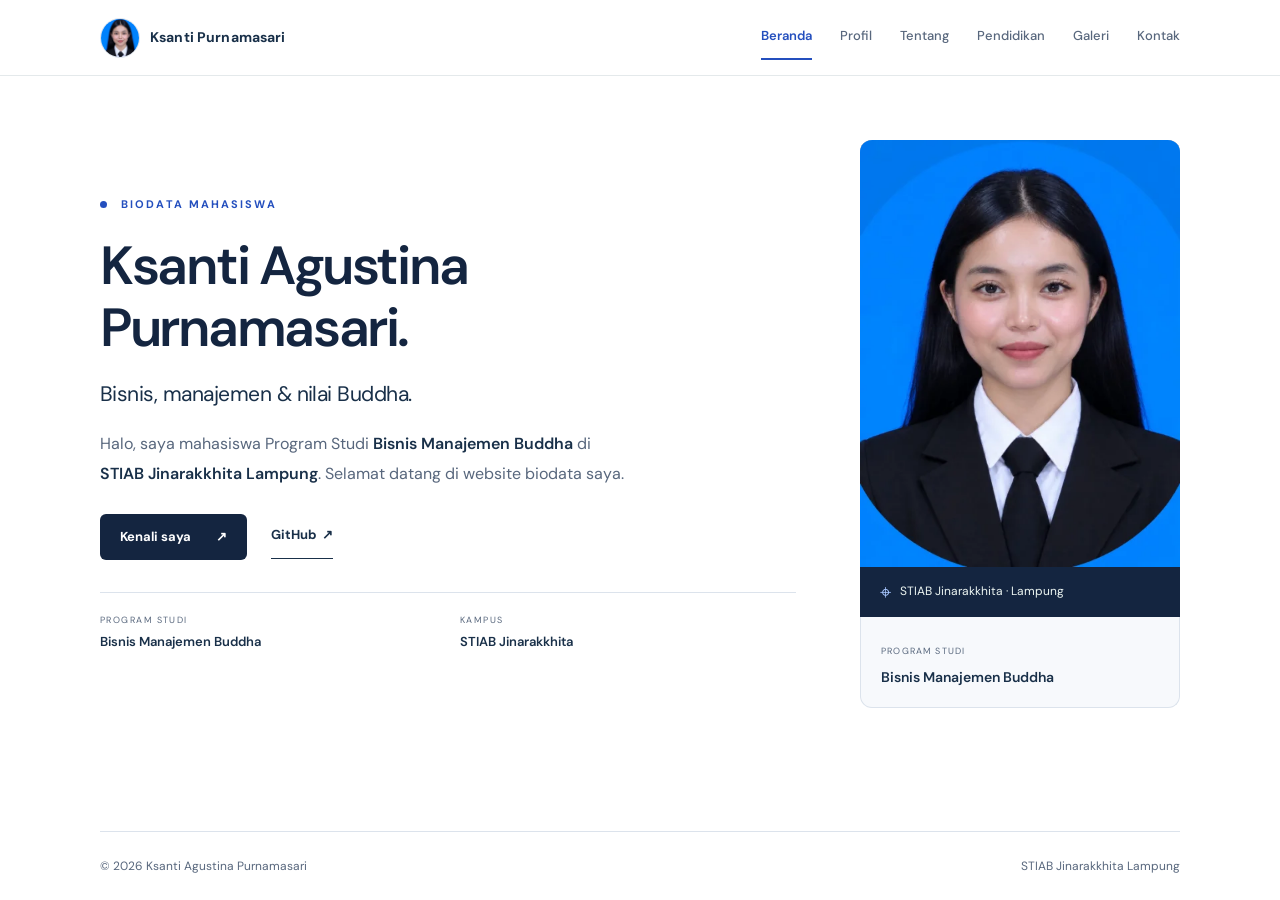
==== commit e0454359: "Optimize gallery images with responsive WebP assets" ====
--- a/index.html
+++ b/index.html
@@ -17,7 +17,7 @@
   <a class="skip-link" href="#konten">Langsung ke konten</a>
   <div class="grain" aria-hidden="true"></div>
   <header class="site-header">
-    <a class="brand" href="index.html" aria-label="Kembali ke beranda"><img class="brand-photo" src="assets/foto-profil.jpeg" alt="" width="1086" height="1448" /><strong>Ksanti Purnamasari</strong></a>
+    <a class="brand" href="index.html" aria-label="Kembali ke beranda"><picture><source type="image/webp" srcset="assets/foto-profil-320.webp 320w, assets/foto-profil-480.webp 480w, assets/foto-profil.webp 1086w" sizes="40px" /><img class="brand-photo" src="assets/foto-profil.jpeg" alt="" width="1086" height="1448" /></picture><strong>Ksanti Purnamasari</strong></a>
     <nav class="nav" id="nav" aria-label="Navigasi utama">
       <a href="index.html" aria-current="page">Beranda</a><a href="profil.html">Profil</a><a href="tentang.html">Tentang</a><a href="pendidikan.html">Pendidikan</a><a href="galeri.html">Galeri</a><a href="kontak.html">Kontak</a>
     </nav>
@@ -36,7 +36,7 @@
       </div>
       <div class="hero-visual reveal reveal-delay">
         <div class="orb orb-one"></div><div class="orb orb-two"></div>
-        <div class="portrait-card"><div class="portrait-wrap"><img class="portrait-photo" src="assets/foto-profil.jpeg" alt="Foto profil Ksanti Agustina Purnamasari" width="1086" height="1448" fetchpriority="high" /></div><div class="portrait-caption"><span class="pin" aria-hidden="true">⌖</span><span>STIAB Jinarakkhita · Lampung</span></div></div>
+        <div class="portrait-card"><div class="portrait-wrap"><picture><source type="image/webp" srcset="assets/foto-profil-480.webp 480w, assets/foto-profil-768.webp 768w, assets/foto-profil.webp 1086w" sizes="(max-width: 760px) 280px, 320px" /><img class="portrait-photo" src="assets/foto-profil.jpeg" alt="Foto profil Ksanti Agustina Purnamasari" width="1086" height="1448" fetchpriority="high" /></picture></div><div class="portrait-caption"><span class="pin" aria-hidden="true">⌖</span><span>STIAB Jinarakkhita · Lampung</span></div></div>
         <div class="quote-card"><span class="card-note">PROGRAM STUDI</span><p>Bisnis Manajemen Buddha</p></div>
       </div>
     </section>
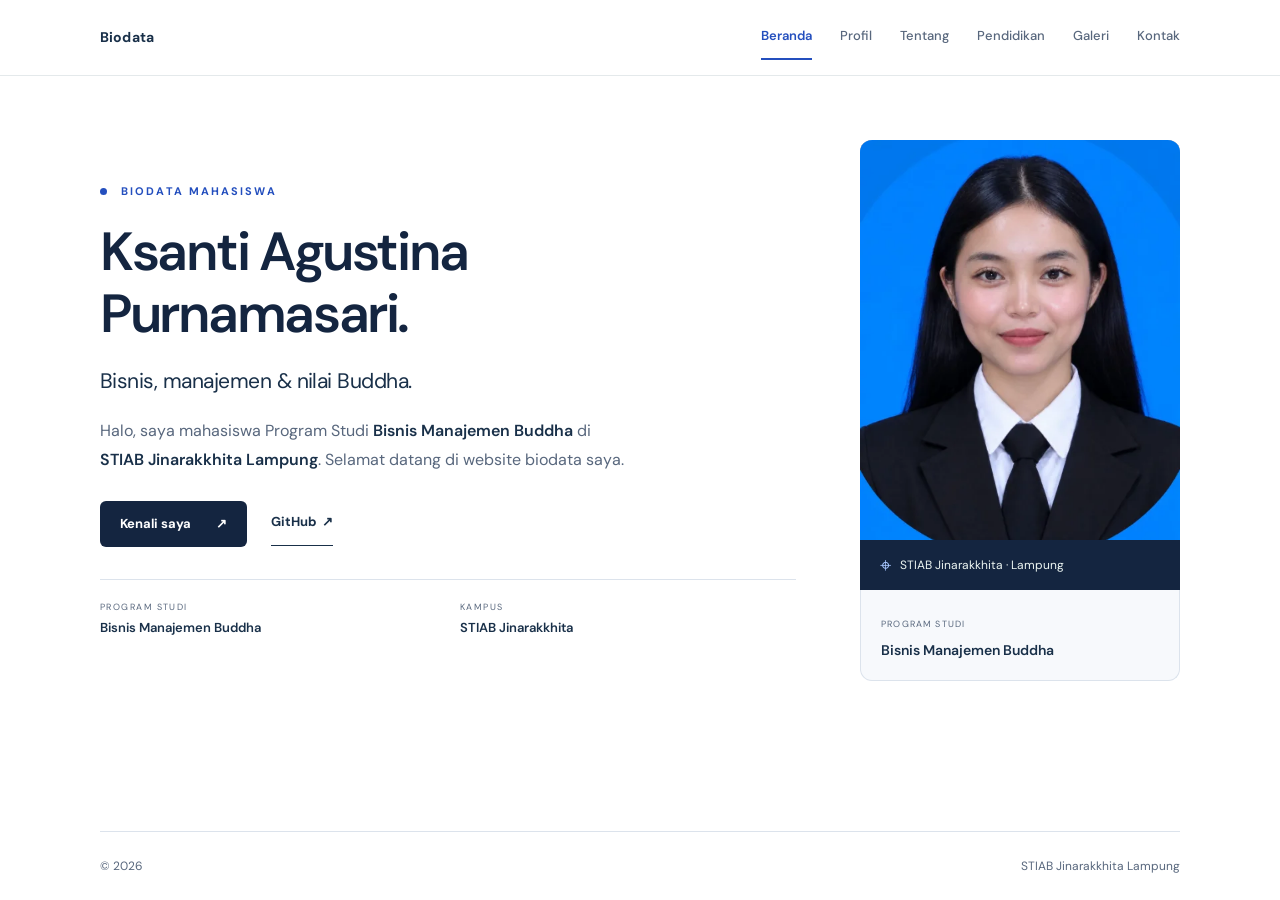
==== commit 7101158f: "Simplify repeated branding and shorten profile images" ====
--- a/index.html
+++ b/index.html
@@ -17,7 +17,7 @@
   <a class="skip-link" href="#konten">Langsung ke konten</a>
   <div class="grain" aria-hidden="true"></div>
   <header class="site-header">
-    <a class="brand" href="index.html" aria-label="Kembali ke beranda"><picture><source type="image/webp" srcset="assets/foto-profil-320.webp 320w, assets/foto-profil-480.webp 480w, assets/foto-profil.webp 1086w" sizes="40px" /><img class="brand-photo" src="assets/foto-profil.jpeg" alt="" width="1086" height="1448" /></picture><strong>Ksanti Purnamasari</strong></a>
+    <a class="brand" href="index.html" aria-label="Kembali ke beranda"><strong>Biodata</strong></a>
     <nav class="nav" id="nav" aria-label="Navigasi utama">
       <a href="index.html" aria-current="page">Beranda</a><a href="profil.html">Profil</a><a href="tentang.html">Tentang</a><a href="pendidikan.html">Pendidikan</a><a href="galeri.html">Galeri</a><a href="kontak.html">Kontak</a>
     </nav>
@@ -41,7 +41,7 @@
       </div>
     </section>
   </main>
-  <footer><span>© <span id="year">2026</span> Ksanti Agustina Purnamasari</span><span>STIAB Jinarakkhita Lampung</span></footer>
+  <footer><span>© <span id="year">2026</span></span><span>STIAB Jinarakkhita Lampung</span></footer>
   <script src="script.js"></script>
 </body>
 </html>
--- a/theme.css
+++ b/theme.css
@@ -19,7 +19,7 @@
 .quick-facts strong { line-height:1.6; }
 .hero-visual { min-height:auto; display:block; max-width:320px; width:100%; justify-self:end; }
 .portrait-card { width:100%; margin:0; border-radius:12px 12px 0 0; background:#142540; box-shadow:none; overflow:hidden; padding:0; }
-.portrait-wrap { background:#edf2fb; aspect-ratio:3/4; overflow:hidden; }
+.portrait-wrap { background:#edf2fb; aspect-ratio:4/5; overflow:hidden; }
 .portrait-wrap .portrait-photo { width:100%; height:100%; display:block; object-fit:cover; filter:none; }
 .portrait-caption { padding:0 20px; font-size:12px; }
 .pin { color:#a8c7ff; }
@@ -32,7 +32,7 @@
 .profile h1 { font-weight:600; font-size:clamp(32px,3.3vw,44px); line-height:1.12; letter-spacing:-.04em; color:var(--navy); margin:0; }
 .profile-intro p { max-width:310px; color:var(--muted); font-size:15px; margin:18px 0 0; }
 .profile-card { min-width:0; border:1px solid var(--line); border-radius:12px; background:#fff; padding:28px; }
-.profile-photo { display:block; width:min(100%,220px); height:auto; aspect-ratio:3/4; border-radius:12px; margin-top:24px; }
+.profile-photo { display:block; width:min(100%,220px); height:auto; aspect-ratio:4/5; object-fit:cover; object-position:center top; border-radius:12px; margin-top:24px; }
 .profile-card-head { display:flex; align-items:center; justify-content:space-between; gap:16px; padding-bottom:22px; border-bottom:1px solid var(--line); }
 .profile-card-label { display:block; color:var(--muted); font-size:9px; letter-spacing:.13em; }
 .profile-card-head strong { display:block; font-size:22px; font-weight:600; color:var(--navy); margin-top:3px; }
@@ -103,6 +103,12 @@
 .contact h1 { font-weight:500; font-size:clamp(32px,3.6vw,47px); color:#fff; line-height:1.1; margin:0 0 20px; position:relative; z-index:1; }
 .contact h1 em { color:#a8c7ff; }
 .contact-handle { display:inline-flex; align-items:center; gap:8px; margin-top:20px; color:#fff; font-size:13px; font-weight:600; text-decoration:underline; text-decoration-color:#a8c7ff; text-underline-offset:5px; position:relative; z-index:1; }
+.contact-links { display:grid; grid-template-columns:repeat(3,minmax(0,1fr)); gap:10px; margin-top:28px; position:relative; z-index:1; }
+.contact-link { min-width:0; display:flex; flex-direction:column; gap:4px; padding:14px; border:1px solid #ffffff2b; border-radius:8px; background:#ffffff0a; color:#fff; transition:background .2s,border-color .2s,transform .2s; }
+.contact-link:hover { transform:translateY(-2px); border-color:#a8c7ff; background:#ffffff14; }
+.contact-link-label { color:#a8c7ff; font-size:9px; font-weight:700; letter-spacing:.14em; }
+.contact-link-value { overflow-wrap:anywhere; font-size:12px; letter-spacing:-.015em; font-weight:600; line-height:1.45; }
+.contact-link-arrow { align-self:flex-end; margin-top:6px; color:#a8c7ff; font-size:16px; line-height:1; }
 .btn-light { background:#fff; }
 .section-kicker.light { color:#a8c7ff; }
 .site-header { height:76px; flex:none; padding-inline:max(var(--gutter),calc((100% - var(--content-width)) / 2)); gap:24px; background:rgba(255,255,255,.97); box-shadow:none; }
@@ -159,6 +165,10 @@
   .about-copy { padding:22px; }
   .contact-card { padding:28px 22px; }
   .contact h1 { font-size:34px; }
+  .contact-links { grid-template-columns:1fr; gap:8px; margin-top:22px; }
+  .contact-link { display:grid; grid-template-columns:1fr auto; align-items:center; column-gap:12px; }
+  .contact-link-label,.contact-link-value { grid-column:1; }
+  .contact-link-arrow { grid-column:2; grid-row:1 / span 2; margin:0; }
   .contact .btn { margin-top:24px; }
   .btn,.text-link { min-height:44px; }
   .section-kicker { margin-bottom:18px; }
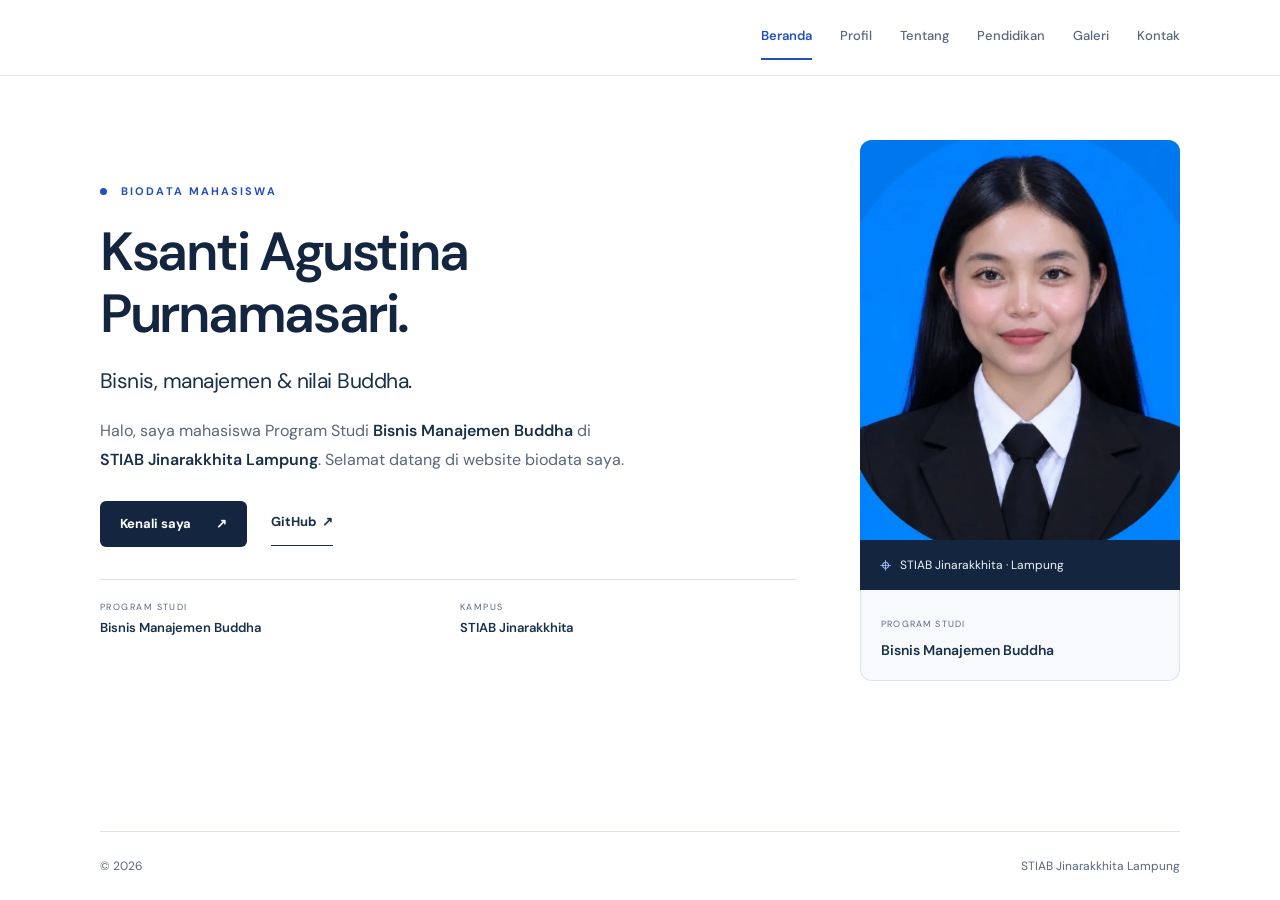
==== commit f95d1867: "Remove corner branding from site header" ====
--- a/index.html
+++ b/index.html
@@ -17,7 +17,6 @@
   <a class="skip-link" href="#konten">Langsung ke konten</a>
   <div class="grain" aria-hidden="true"></div>
   <header class="site-header">
-    <a class="brand" href="index.html" aria-label="Kembali ke beranda"><strong>Biodata</strong></a>
     <nav class="nav" id="nav" aria-label="Navigasi utama">
       <a href="index.html" aria-current="page">Beranda</a><a href="profil.html">Profil</a><a href="tentang.html">Tentang</a><a href="pendidikan.html">Pendidikan</a><a href="galeri.html">Galeri</a><a href="kontak.html">Kontak</a>
     </nav>
--- a/theme.css
+++ b/theme.css
@@ -111,7 +111,7 @@
 .contact-link-arrow { align-self:flex-end; margin-top:6px; color:#a8c7ff; font-size:16px; line-height:1; }
 .btn-light { background:#fff; }
 .section-kicker.light { color:#a8c7ff; }
-.site-header { height:76px; flex:none; padding-inline:max(var(--gutter),calc((100% - var(--content-width)) / 2)); gap:24px; background:rgba(255,255,255,.97); box-shadow:none; }
+.site-header { height:76px; flex:none; justify-content:flex-end; padding-inline:max(var(--gutter),calc((100% - var(--content-width)) / 2)); gap:24px; background:rgba(255,255,255,.97); box-shadow:none; }
 .brand { min-width:0; gap:10px; }
 .brand strong { line-height:1.4; }
 .brand-photo { width:40px; height:40px; flex:none; display:block; border-radius:50%; border:1px solid var(--line); object-fit:cover; object-position:center 20%; }
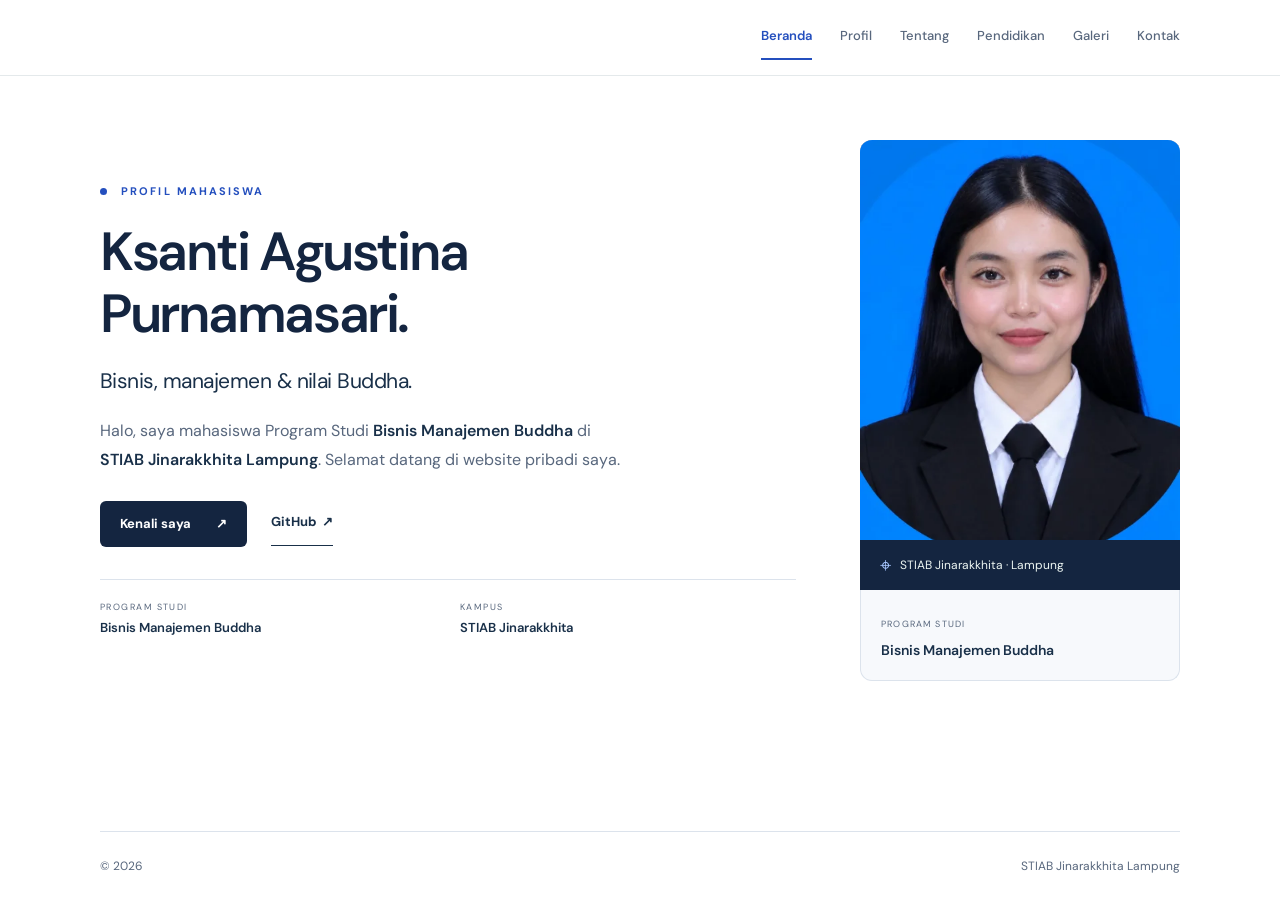
==== commit cdc8711a: "Remove remaining biodata labels" ====
--- a/index.html
+++ b/index.html
@@ -26,10 +26,10 @@
   <main id="konten" tabindex="-1">
     <section class="hero" id="beranda">
       <div class="hero-copy reveal">
-        <p class="eyebrow"><span class="dot"></span> BIODATA MAHASISWA</p>
+        <p class="eyebrow"><span class="dot"></span> PROFIL MAHASISWA</p>
         <h1>Ksanti Agustina<br />Purnamasari.</h1>
         <p class="hero-lead">Bisnis, manajemen &amp; nilai Buddha.</p>
-        <p class="hero-text">Halo, saya mahasiswa Program Studi <strong>Bisnis Manajemen Buddha</strong> di <strong>STIAB Jinarakkhita Lampung</strong>. Selamat datang di website biodata saya.</p>
+        <p class="hero-text">Halo, saya mahasiswa Program Studi <strong>Bisnis Manajemen Buddha</strong> di <strong>STIAB Jinarakkhita Lampung</strong>. Selamat datang di website pribadi saya.</p>
         <div class="hero-actions"><a class="btn btn-primary" href="profil.html">Kenali saya <span>↗</span></a><a class="text-link" href="https://github.com/ksantiagustinapurnamasari" target="_blank" rel="noopener">GitHub <span>↗</span></a></div>
         <div class="quick-facts"><div><span class="fact-label">PROGRAM STUDI</span><strong>Bisnis Manajemen Buddha</strong></div><div><span class="fact-label">KAMPUS</span><strong>STIAB Jinarakkhita</strong></div></div>
       </div>
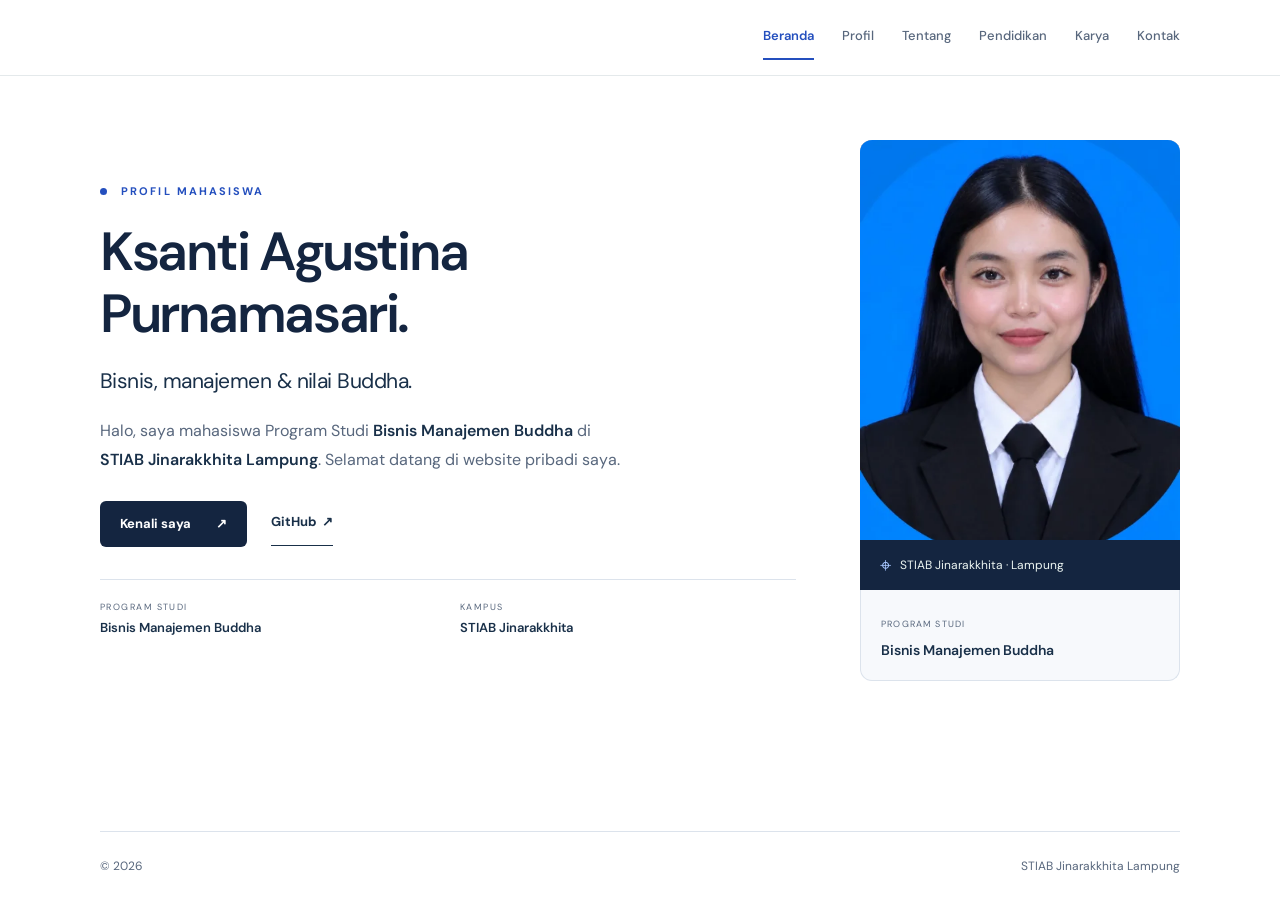
==== commit e170eb12: "Rename gallery menu to works" ====
--- a/index.html
+++ b/index.html
@@ -18,7 +18,7 @@
   <div class="grain" aria-hidden="true"></div>
   <header class="site-header">
     <nav class="nav" id="nav" aria-label="Navigasi utama">
-      <a href="index.html" aria-current="page">Beranda</a><a href="profil.html">Profil</a><a href="tentang.html">Tentang</a><a href="pendidikan.html">Pendidikan</a><a href="galeri.html">Galeri</a><a href="kontak.html">Kontak</a>
+      <a href="index.html" aria-current="page">Beranda</a><a href="profil.html">Profil</a><a href="tentang.html">Tentang</a><a href="pendidikan.html">Pendidikan</a><a href="galeri.html">Karya</a><a href="kontak.html">Kontak</a>
     </nav>
     <button class="menu-btn" id="menuBtn" aria-controls="nav" aria-expanded="false" aria-label="Buka menu"><span></span><span></span></button>
   </header>
